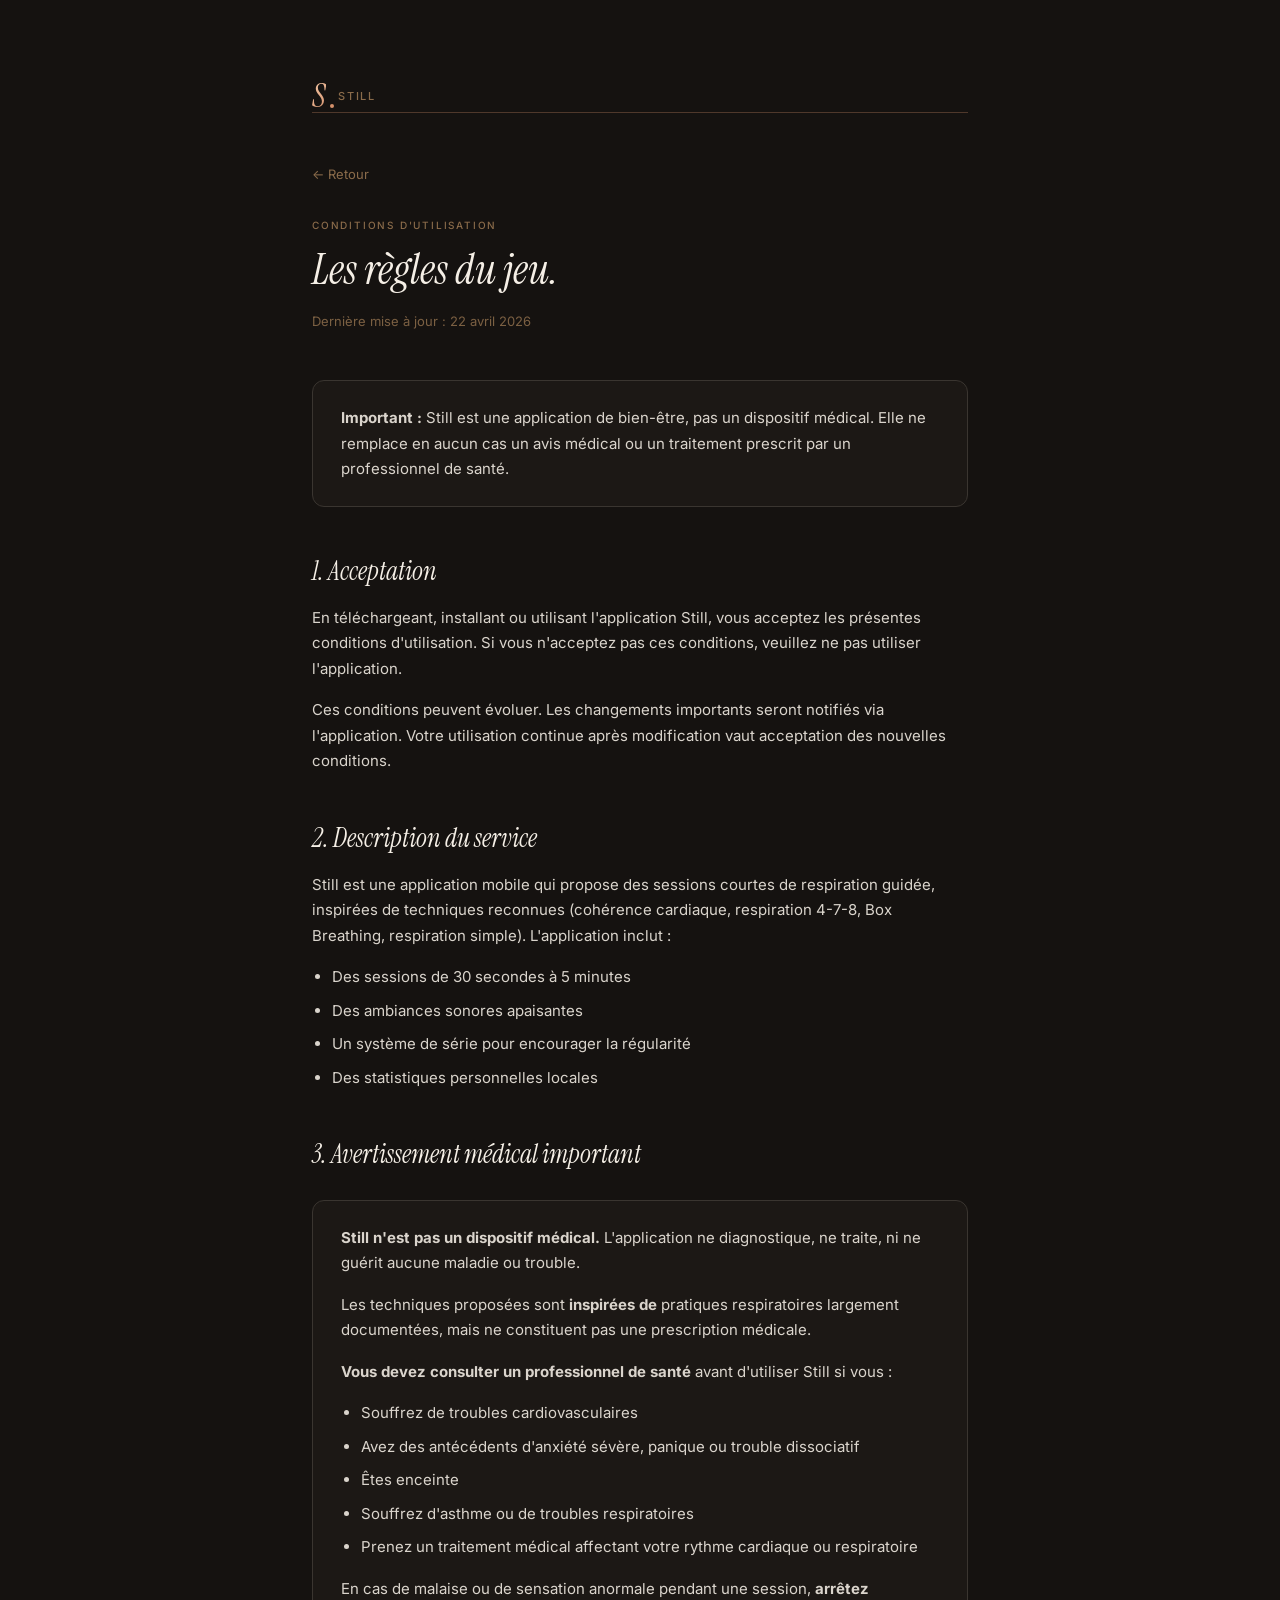
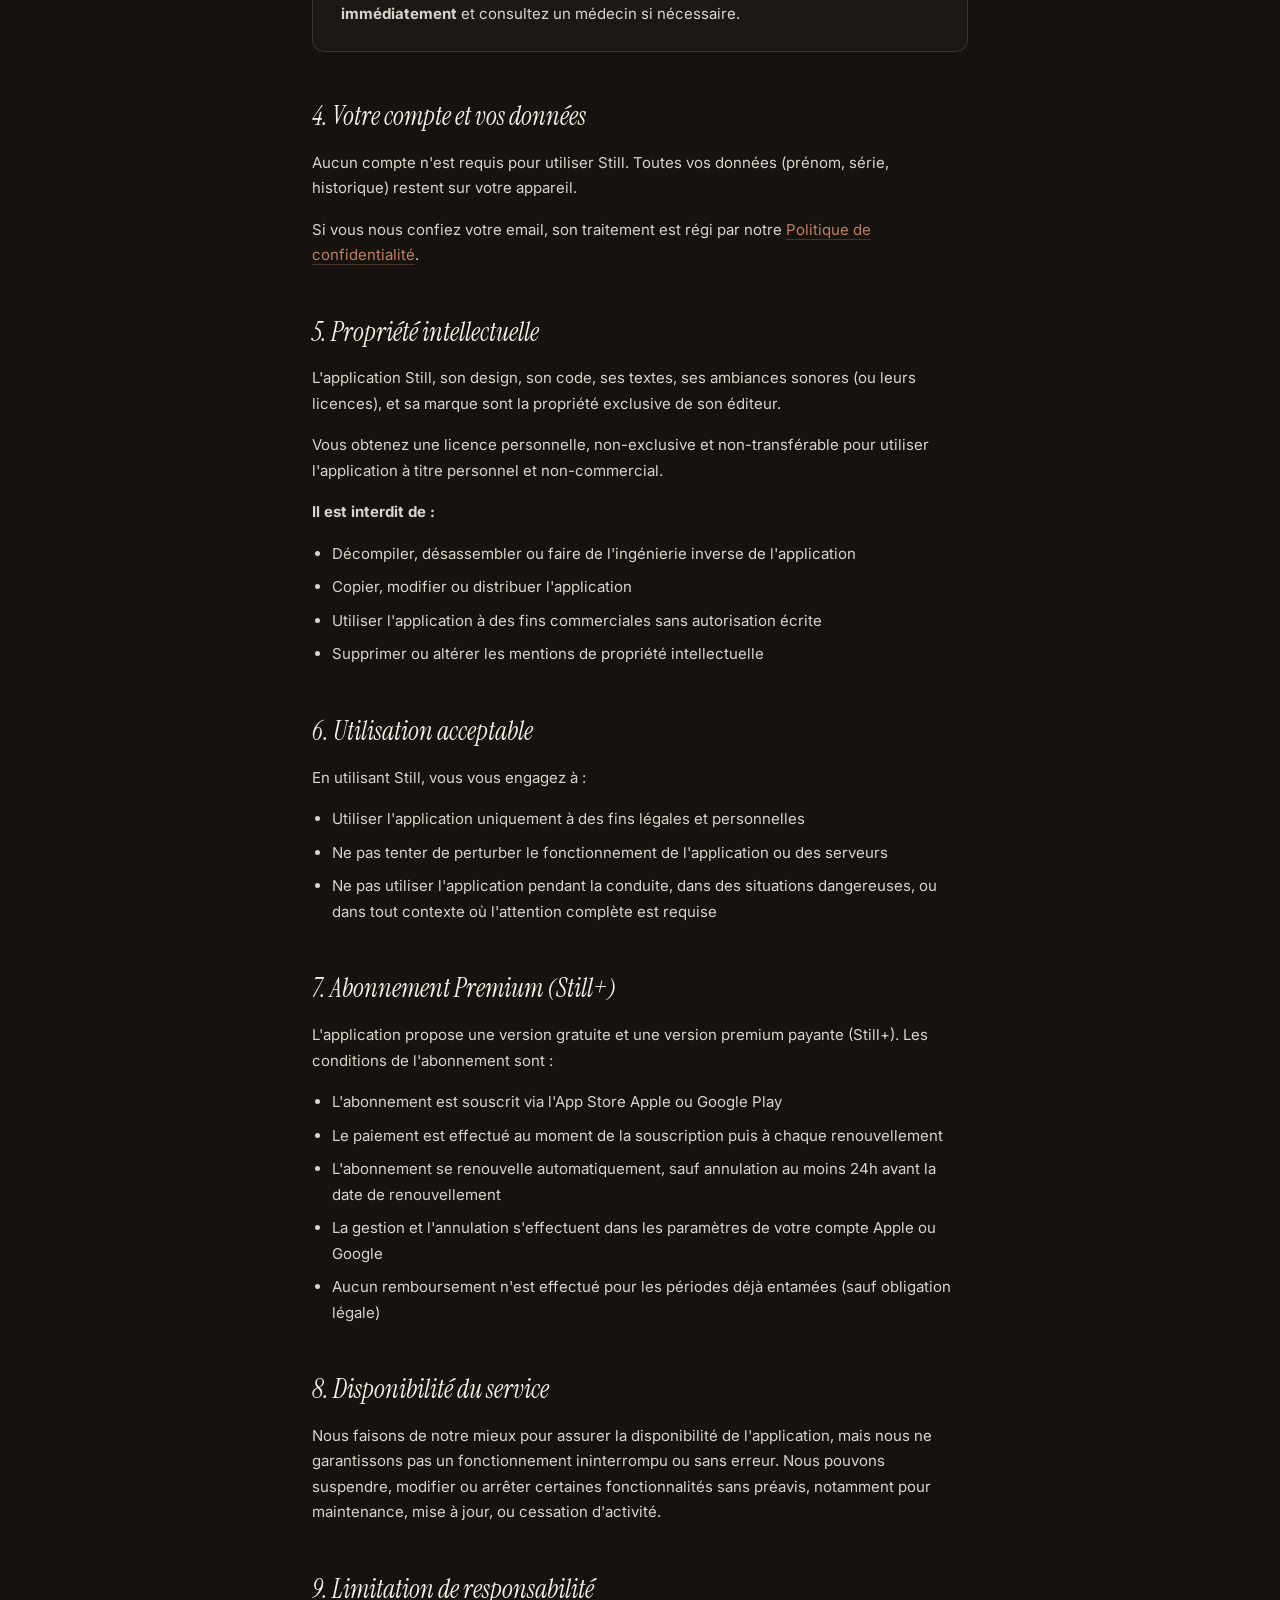
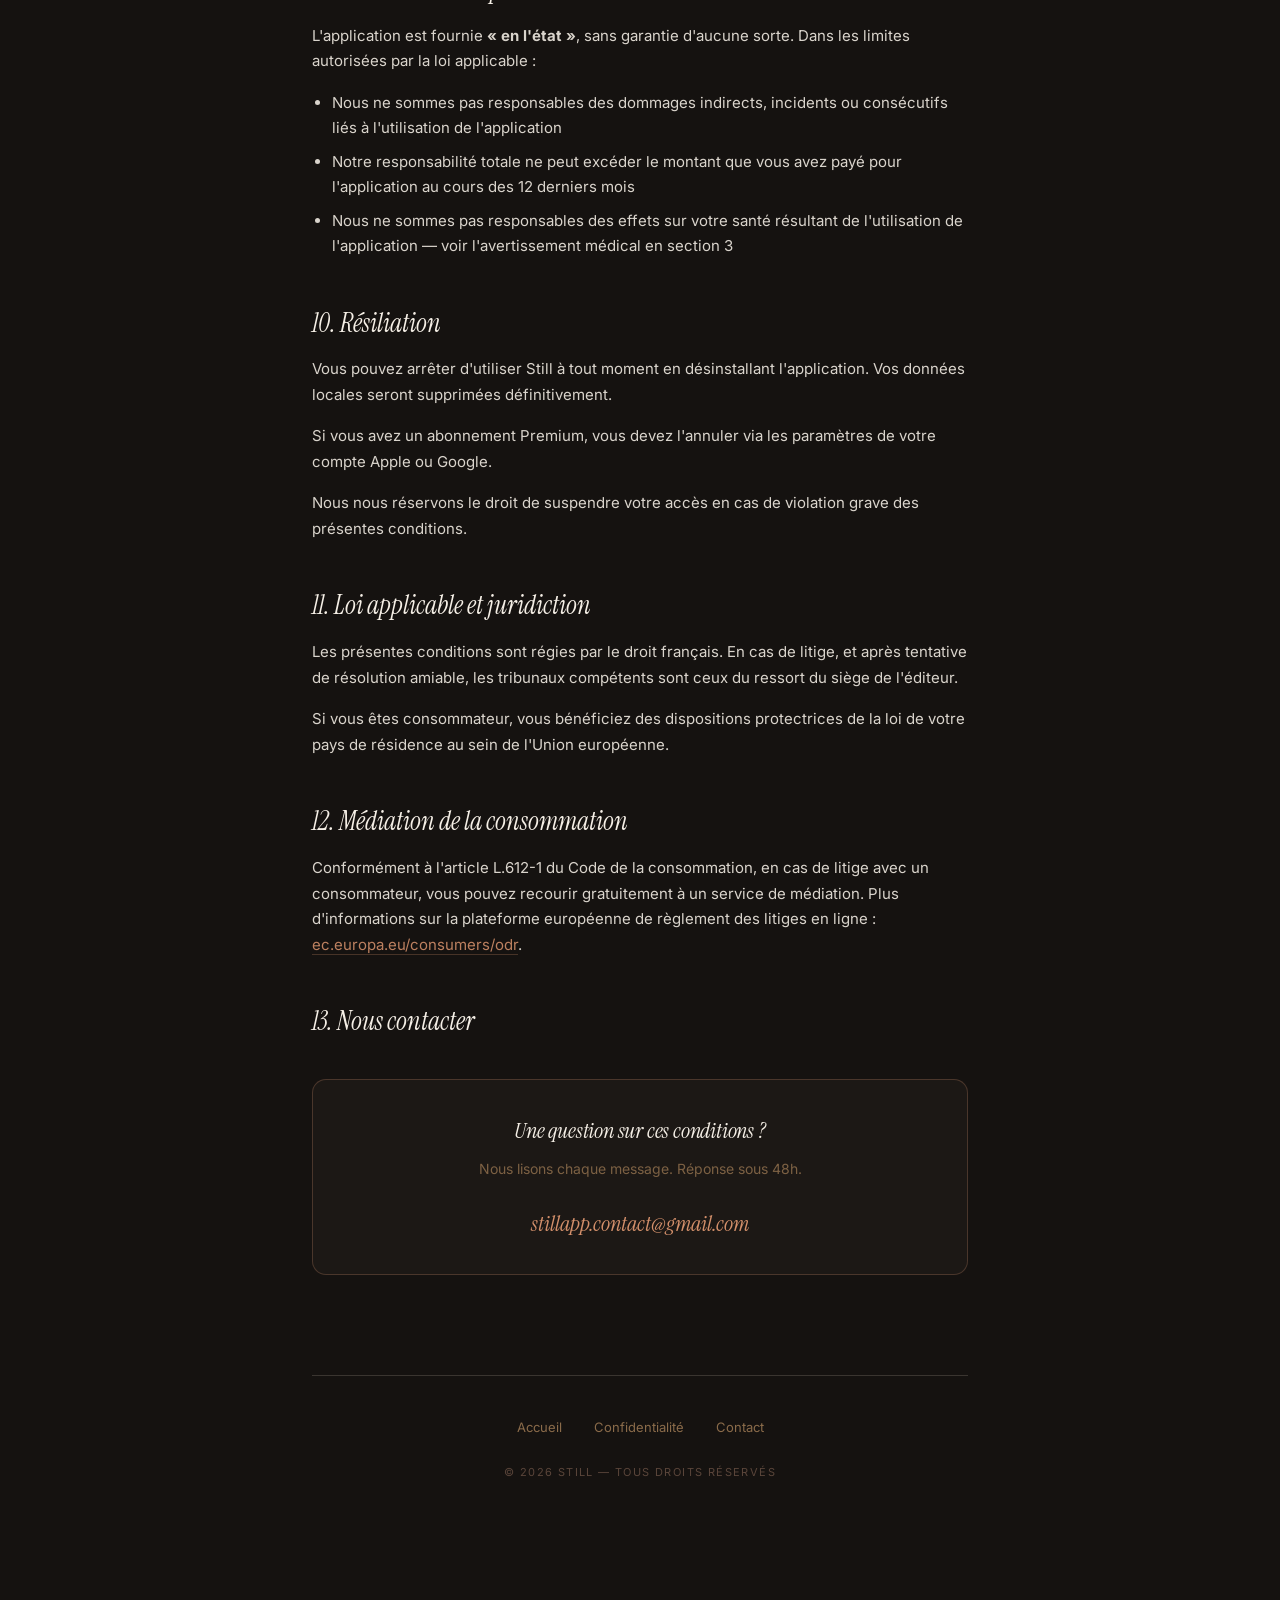
==== terms.html @ dae1bc72 "Add files via upload Initial commit: privacy, terms, contact pages" ====
<!DOCTYPE html>
<html lang="fr">
<head>
  <meta charset="UTF-8">
  <meta name="viewport" content="width=device-width, initial-scale=1.0">
  <meta name="description" content="Conditions générales d'utilisation de Still.">
  <title>Still — Conditions d'utilisation</title>
  <link rel="preconnect" href="https://fonts.googleapis.com">
  <link rel="preconnect" href="https://fonts.gstatic.com" crossorigin>
  <link href="https://fonts.googleapis.com/css2?family=Instrument+Serif:ital@0;1&family=Inter:wght@400;500;600&display=swap" rel="stylesheet">
  <link rel="stylesheet" href="style.css">
</head>
<body>
  <div class="wrapper">

    <a href="index.html" class="brand">
      <span class="brand-mark">S</span>
      <span class="brand-name">Still</span>
    </a>

    <a href="index.html" class="back-link">← Retour</a>

    <div class="eyebrow">Conditions d'utilisation</div>
    <h1>Les règles du jeu.</h1>
    <p class="last-updated">Dernière mise à jour : 22 avril 2026</p>

    <div class="highlight-box">
      <p><strong>Important :</strong> Still est une application de bien-être, pas un dispositif médical. Elle ne remplace en aucun cas un avis médical ou un traitement prescrit par un professionnel de santé.</p>
    </div>

    <h2>1. Acceptation</h2>
    <p>
      En téléchargeant, installant ou utilisant l'application Still, vous acceptez les présentes conditions d'utilisation. Si vous n'acceptez pas ces conditions, veuillez ne pas utiliser l'application.
    </p>
    <p>
      Ces conditions peuvent évoluer. Les changements importants seront notifiés via l'application. Votre utilisation continue après modification vaut acceptation des nouvelles conditions.
    </p>

    <h2>2. Description du service</h2>
    <p>
      Still est une application mobile qui propose des sessions courtes de respiration guidée, inspirées de techniques reconnues (cohérence cardiaque, respiration 4-7-8, Box Breathing, respiration simple). L'application inclut :
    </p>
    <ul>
      <li>Des sessions de 30 secondes à 5 minutes</li>
      <li>Des ambiances sonores apaisantes</li>
      <li>Un système de série pour encourager la régularité</li>
      <li>Des statistiques personnelles locales</li>
    </ul>

    <h2>3. Avertissement médical important</h2>
    <div class="highlight-box">
      <p>
        <strong>Still n'est pas un dispositif médical.</strong> L'application ne diagnostique, ne traite, ni ne guérit aucune maladie ou trouble.
      </p>
      <p>
        Les techniques proposées sont <strong>inspirées de</strong> pratiques respiratoires largement documentées, mais ne constituent pas une prescription médicale.
      </p>
      <p>
        <strong>Vous devez consulter un professionnel de santé</strong> avant d'utiliser Still si vous :
      </p>
      <ul style="margin-top: 8px;">
        <li>Souffrez de troubles cardiovasculaires</li>
        <li>Avez des antécédents d'anxiété sévère, panique ou trouble dissociatif</li>
        <li>Êtes enceinte</li>
        <li>Souffrez d'asthme ou de troubles respiratoires</li>
        <li>Prenez un traitement médical affectant votre rythme cardiaque ou respiratoire</li>
      </ul>
      <p>
        En cas de malaise ou de sensation anormale pendant une session, <strong>arrêtez immédiatement</strong> et consultez un médecin si nécessaire.
      </p>
    </div>

    <h2>4. Votre compte et vos données</h2>
    <p>
      Aucun compte n'est requis pour utiliser Still. Toutes vos données (prénom, série, historique) restent sur votre appareil.
    </p>
    <p>
      Si vous nous confiez votre email, son traitement est régi par notre <a href="privacy.html">Politique de confidentialité</a>.
    </p>

    <h2>5. Propriété intellectuelle</h2>
    <p>
      L'application Still, son design, son code, ses textes, ses ambiances sonores (ou leurs licences), et sa marque sont la propriété exclusive de son éditeur.
    </p>
    <p>
      Vous obtenez une licence personnelle, non-exclusive et non-transférable pour utiliser l'application à titre personnel et non-commercial.
    </p>
    <p>
      <strong>Il est interdit de :</strong>
    </p>
    <ul>
      <li>Décompiler, désassembler ou faire de l'ingénierie inverse de l'application</li>
      <li>Copier, modifier ou distribuer l'application</li>
      <li>Utiliser l'application à des fins commerciales sans autorisation écrite</li>
      <li>Supprimer ou altérer les mentions de propriété intellectuelle</li>
    </ul>

    <h2>6. Utilisation acceptable</h2>
    <p>
      En utilisant Still, vous vous engagez à :
    </p>
    <ul>
      <li>Utiliser l'application uniquement à des fins légales et personnelles</li>
      <li>Ne pas tenter de perturber le fonctionnement de l'application ou des serveurs</li>
      <li>Ne pas utiliser l'application pendant la conduite, dans des situations dangereuses, ou dans tout contexte où l'attention complète est requise</li>
    </ul>

    <h2>7. Abonnement Premium (Still+)</h2>
    <p>
      L'application propose une version gratuite et une version premium payante (Still+). Les conditions de l'abonnement sont :
    </p>
    <ul>
      <li>L'abonnement est souscrit via l'App Store Apple ou Google Play</li>
      <li>Le paiement est effectué au moment de la souscription puis à chaque renouvellement</li>
      <li>L'abonnement se renouvelle automatiquement, sauf annulation au moins 24h avant la date de renouvellement</li>
      <li>La gestion et l'annulation s'effectuent dans les paramètres de votre compte Apple ou Google</li>
      <li>Aucun remboursement n'est effectué pour les périodes déjà entamées (sauf obligation légale)</li>
    </ul>

    <h2>8. Disponibilité du service</h2>
    <p>
      Nous faisons de notre mieux pour assurer la disponibilité de l'application, mais nous ne garantissons pas un fonctionnement ininterrompu ou sans erreur. Nous pouvons suspendre, modifier ou arrêter certaines fonctionnalités sans préavis, notamment pour maintenance, mise à jour, ou cessation d'activité.
    </p>

    <h2>9. Limitation de responsabilité</h2>
    <p>
      L'application est fournie <strong>« en l'état »</strong>, sans garantie d'aucune sorte. Dans les limites autorisées par la loi applicable :
    </p>
    <ul>
      <li>Nous ne sommes pas responsables des dommages indirects, incidents ou consécutifs liés à l'utilisation de l'application</li>
      <li>Notre responsabilité totale ne peut excéder le montant que vous avez payé pour l'application au cours des 12 derniers mois</li>
      <li>Nous ne sommes pas responsables des effets sur votre santé résultant de l'utilisation de l'application — voir l'avertissement médical en section 3</li>
    </ul>

    <h2>10. Résiliation</h2>
    <p>
      Vous pouvez arrêter d'utiliser Still à tout moment en désinstallant l'application. Vos données locales seront supprimées définitivement.
    </p>
    <p>
      Si vous avez un abonnement Premium, vous devez l'annuler via les paramètres de votre compte Apple ou Google.
    </p>
    <p>
      Nous nous réservons le droit de suspendre votre accès en cas de violation grave des présentes conditions.
    </p>

    <h2>11. Loi applicable et juridiction</h2>
    <p>
      Les présentes conditions sont régies par le droit français. En cas de litige, et après tentative de résolution amiable, les tribunaux compétents sont ceux du ressort du siège de l'éditeur.
    </p>
    <p>
      Si vous êtes consommateur, vous bénéficiez des dispositions protectrices de la loi de votre pays de résidence au sein de l'Union européenne.
    </p>

    <h2>12. Médiation de la consommation</h2>
    <p>
      Conformément à l'article L.612-1 du Code de la consommation, en cas de litige avec un consommateur, vous pouvez recourir gratuitement à un service de médiation. Plus d'informations sur la plateforme européenne de règlement des litiges en ligne : <a href="https://ec.europa.eu/consumers/odr" target="_blank" rel="noopener">ec.europa.eu/consumers/odr</a>.
    </p>

    <h2>13. Nous contacter</h2>
    <div class="contact-card">
      <h3 style="font-family: 'Instrument Serif', Georgia, serif; font-style: italic; font-size: 22px; color: #F5EFE6; font-weight: 400;">
        Une question sur ces conditions ?
      </h3>
      <p style="color: #8A6B4A; font-size: 14px;">
        Nous lisons chaque message. Réponse sous 48h.
      </p>
      <a href="mailto:stillapp.contact@gmail.com" class="contact-email">stillapp.contact@gmail.com</a>
    </div>

    <div class="footer">
      <div class="footer-links">
        <a href="index.html">Accueil</a>
        <a href="privacy.html">Confidentialité</a>
        <a href="mailto:stillapp.contact@gmail.com">Contact</a>
      </div>
      <div class="footer-copyright">
        © 2026 Still — Tous droits réservés
      </div>
    </div>

  </div>
</body>
</html>
---- style.css ----
* { margin: 0; padding: 0; box-sizing: border-box; }

html { -webkit-text-size-adjust: 100%; scroll-behavior: smooth; }

body {
  font-family: "Inter", -apple-system, BlinkMacSystemFont, system-ui, sans-serif;
  background: #151210;
  color: #F5EFE6;
  line-height: 1.7;
  font-weight: 400;
  font-size: 15px;
  -webkit-font-smoothing: antialiased;
  -moz-osx-font-smoothing: grayscale;
  min-height: 100vh;
}

.wrapper {
  max-width: 720px;
  margin: 0 auto;
  padding: 80px 32px 120px;
}

.brand {
  display: flex;
  align-items: center;
  gap: 12px;
  margin-bottom: 48px;
  text-decoration: none;
  color: inherit;
}

.brand-mark {
  font-family: "Instrument Serif", Georgia, serif;
  font-style: italic;
  font-size: 32px;
  background: linear-gradient(135deg, #F5C9A8, #D4906B);
  -webkit-background-clip: text;
  background-clip: text;
  color: transparent;
  line-height: 1;
  position: relative;
}

.brand-mark::after {
  content: "";
  position: absolute;
  right: -8px;
  bottom: 4px;
  width: 4px;
  height: 4px;
  background: #D4906B;
  border-radius: 50%;
}

.brand-name {
  font-family: "Inter", sans-serif;
  font-size: 11px;
  letter-spacing: 1.8px;
  color: #8A6B4A;
  text-transform: uppercase;
  font-weight: 500;
}

.eyebrow {
  font-size: 10px;
  letter-spacing: 1.8px;
  color: #8A6B4A;
  text-transform: uppercase;
  font-weight: 500;
  margin-bottom: 12px;
}

h1 {
  font-family: "Instrument Serif", Georgia, serif;
  font-style: italic;
  font-size: 42px;
  line-height: 1.15;
  color: #F5EFE6;
  font-weight: 400;
  margin-bottom: 16px;
}

.last-updated {
  font-size: 13px;
  color: #8A6B4A;
  margin-bottom: 48px;
}

h2 {
  font-family: "Instrument Serif", Georgia, serif;
  font-style: italic;
  font-size: 26px;
  color: #F5EFE6;
  font-weight: 400;
  margin-top: 48px;
  margin-bottom: 16px;
  line-height: 1.3;
}

h3 {
  font-family: "Inter", sans-serif;
  font-size: 15px;
  color: #F5EFE6;
  font-weight: 500;
  margin-top: 28px;
  margin-bottom: 8px;
  letter-spacing: -0.2px;
}

p {
  margin-bottom: 16px;
  color: #F5EFE6;
  opacity: 0.88;
}

ul, ol {
  margin-left: 20px;
  margin-bottom: 16px;
}

li {
  margin-bottom: 8px;
  color: #F5EFE6;
  opacity: 0.88;
}

a {
  color: #D4906B;
  text-decoration: none;
  border-bottom: 0.5px solid rgba(212, 144, 107, 0.3);
  transition: border-color 0.2s ease;
}

a:hover {
  border-bottom-color: #D4906B;
}

.divider {
  margin: 60px 0 40px 0;
  height: 0.5px;
  background: #3A3530;
  border: none;
}

.motif {
  display: flex;
  align-items: center;
  justify-content: center;
  gap: 10px;
  margin: 60px 0;
}

.motif-line {
  width: 40px;
  height: 0.5px;
  background: #8A6B4A;
}

.motif-dot {
  width: 6px;
  height: 6px;
  border-radius: 50%;
  background: #D4906B;
}

.footer {
  margin-top: 100px;
  padding-top: 40px;
  border-top: 0.5px solid #3A3530;
  text-align: center;
}

.footer-links {
  display: flex;
  justify-content: center;
  gap: 32px;
  margin-bottom: 24px;
  flex-wrap: wrap;
}

.footer-links a {
  font-size: 13px;
  color: #8A6B4A;
  border-bottom: none;
}

.footer-links a:hover {
  color: #D4906B;
}

.footer-copyright {
  font-size: 11px;
  letter-spacing: 1.4px;
  color: #5A453A;
  text-transform: uppercase;
}

.back-link {
  display: inline-flex;
  align-items: center;
  gap: 6px;
  font-size: 13px;
  color: #8A6B4A;
  margin-bottom: 32px;
  border-bottom: none;
}

.back-link:hover {
  color: #D4906B;
}

.highlight-box {
  background: #1C1815;
  border: 0.5px solid #3A3530;
  border-radius: 12px;
  padding: 24px 28px;
  margin: 28px 0;
}

.highlight-box p:last-child {
  margin-bottom: 0;
}

.contact-card {
  background: #1C1815;
  border: 0.5px solid rgba(212, 144, 107, 0.25);
  border-radius: 14px;
  padding: 32px;
  margin-top: 40px;
  text-align: center;
}

.contact-card h3 {
  margin-top: 0;
}

.contact-email {
  font-family: "Instrument Serif", Georgia, serif;
  font-style: italic;
  font-size: 22px;
  color: #D4906B;
  border-bottom: none;
  display: inline-block;
  margin-top: 8px;
}

.hero {
  text-align: center;
  padding: 60px 0 40px;
  margin-bottom: 40px;
}

.hero h1 {
  font-size: 52px;
  margin-bottom: 20px;
}

.hero-tagline {
  font-family: "Instrument Serif", Georgia, serif;
  font-style: italic;
  font-size: 20px;
  color: #8A6B4A;
  margin-bottom: 32px;
}

.card-grid {
  display: grid;
  grid-template-columns: 1fr 1fr;
  gap: 16px;
  margin-top: 40px;
}

.nav-card {
  display: block;
  background: #1C1815;
  border: 0.5px solid #3A3530;
  border-radius: 14px;
  padding: 28px;
  text-decoration: none;
  transition: border-color 0.2s ease, transform 0.2s ease;
  color: inherit;
  border-bottom: 0.5px solid #3A3530;
}

.nav-card:hover {
  border-color: rgba(212, 144, 107, 0.35);
  transform: translateY(-2px);
}

.nav-card-title {
  font-family: "Instrument Serif", Georgia, serif;
  font-style: italic;
  font-size: 22px;
  color: #F5EFE6;
  margin-bottom: 8px;
}

.nav-card-desc {
  font-size: 13px;
  color: #8A6B4A;
  line-height: 1.5;
}

@media (max-width: 640px) {
  .wrapper {
    padding: 48px 20px 80px;
  }
  h1 {
    font-size: 32px;
  }
  .hero h1 {
    font-size: 38px;
  }
  h2 {
    font-size: 22px;
  }
  .card-grid {
    grid-template-columns: 1fr;
  }
  .footer-links {
    gap: 20px;
    font-size: 12px;
  }
}

@media print {
  body {
    background: white;
    color: black;
  }
  .brand-name, .footer {
    color: #666;
  }
  .motif {
    display: none;
  }
}
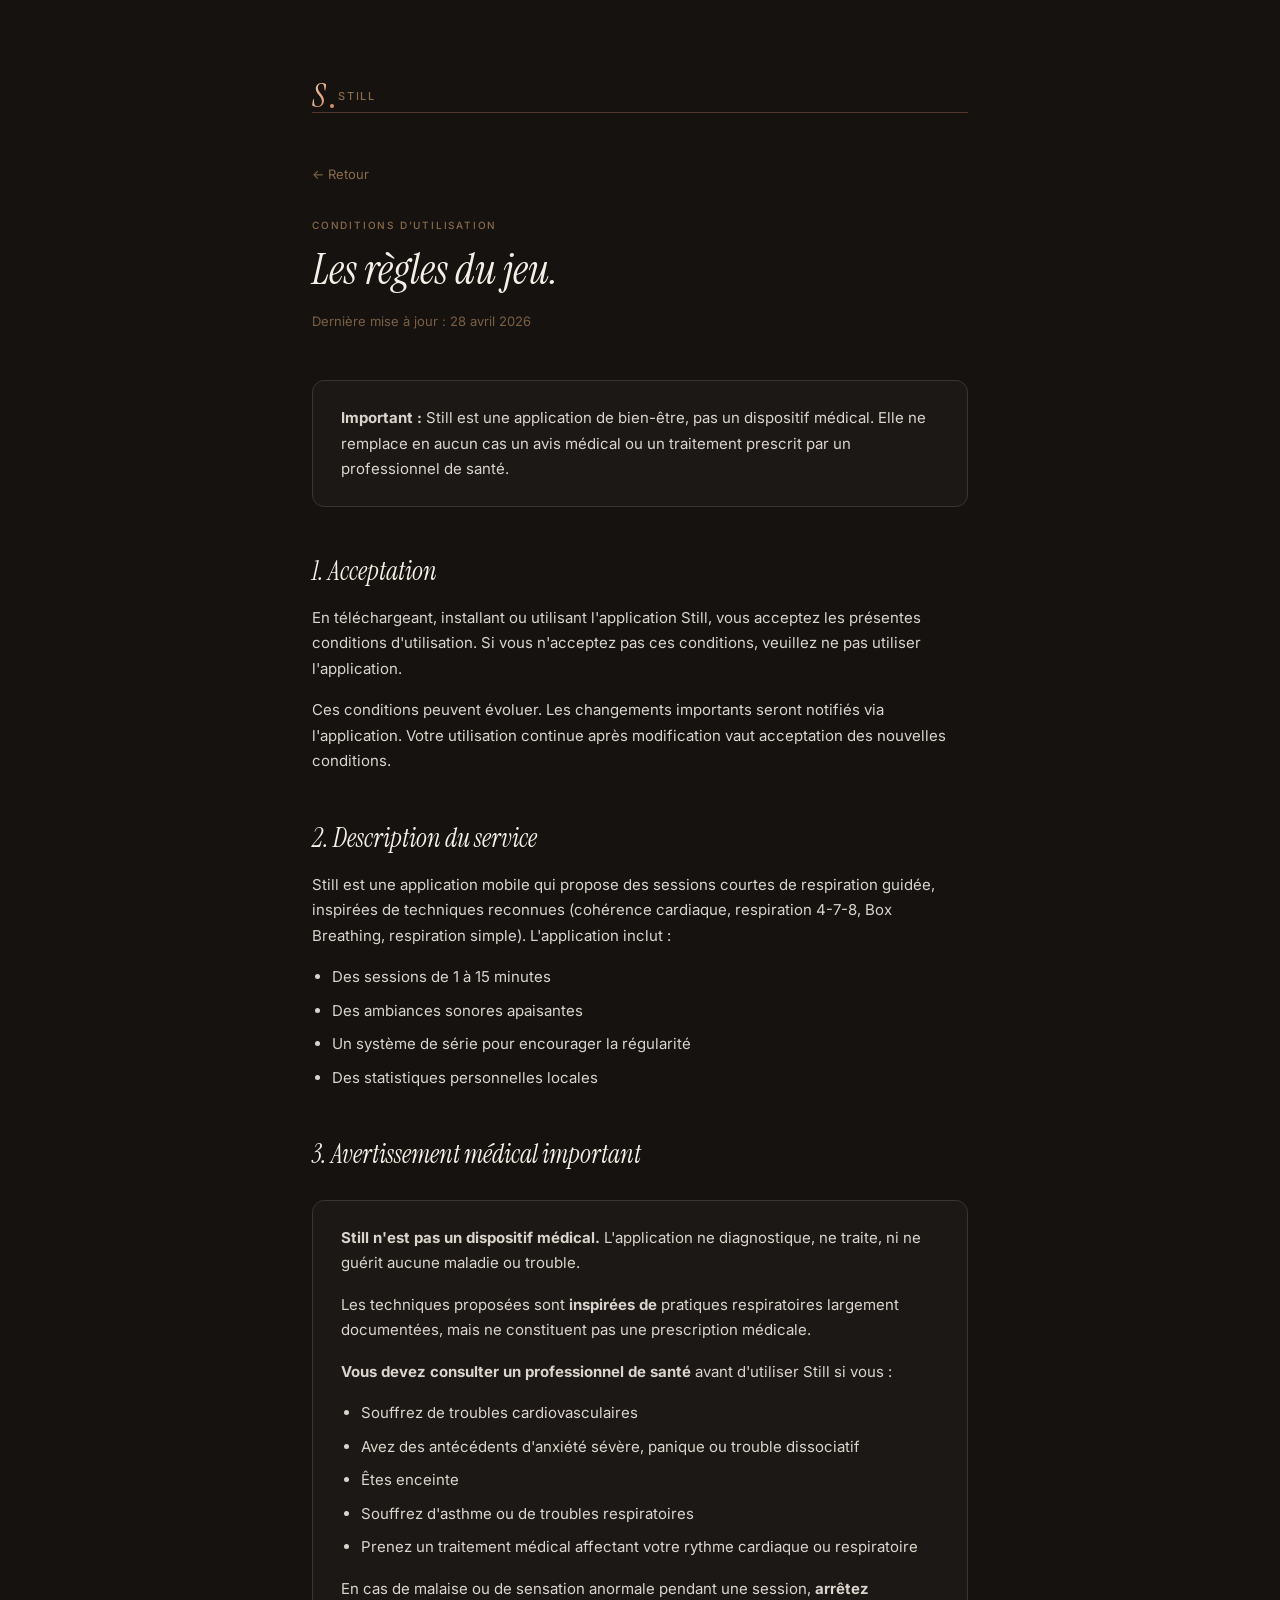
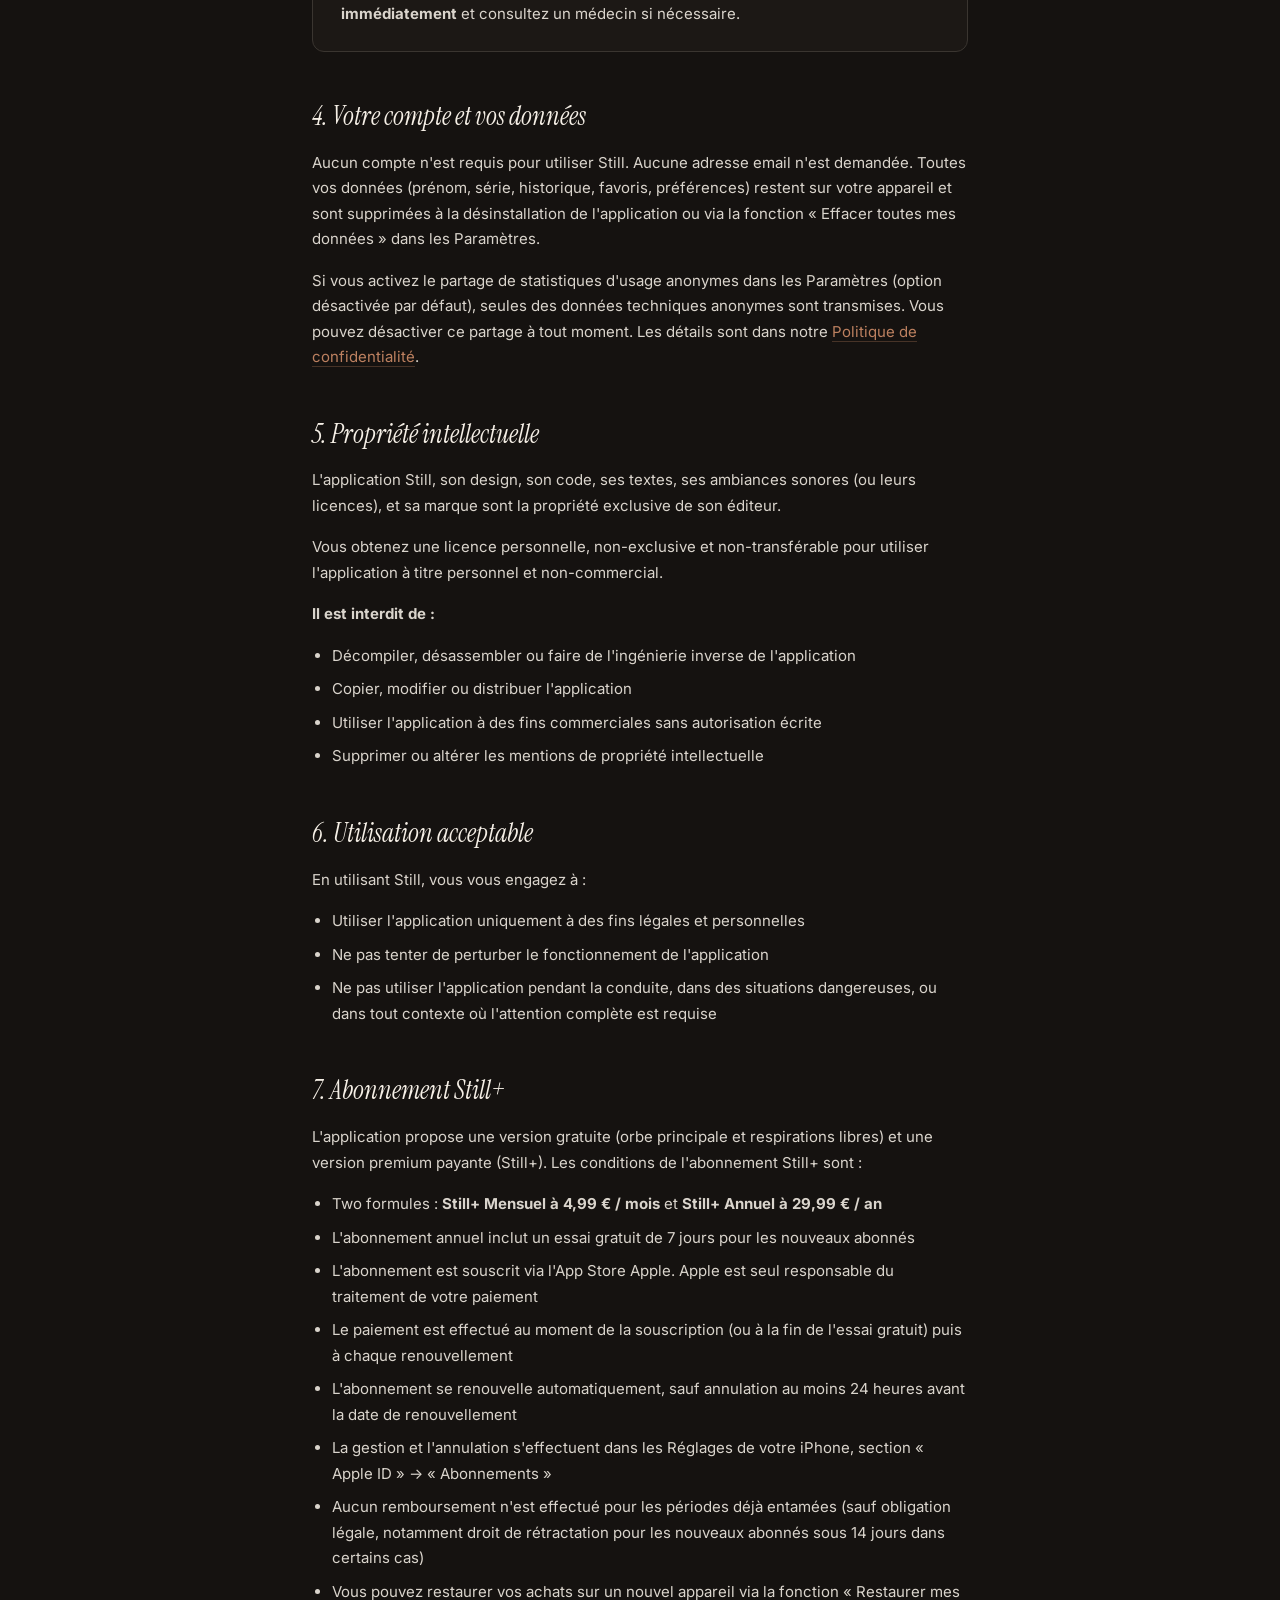
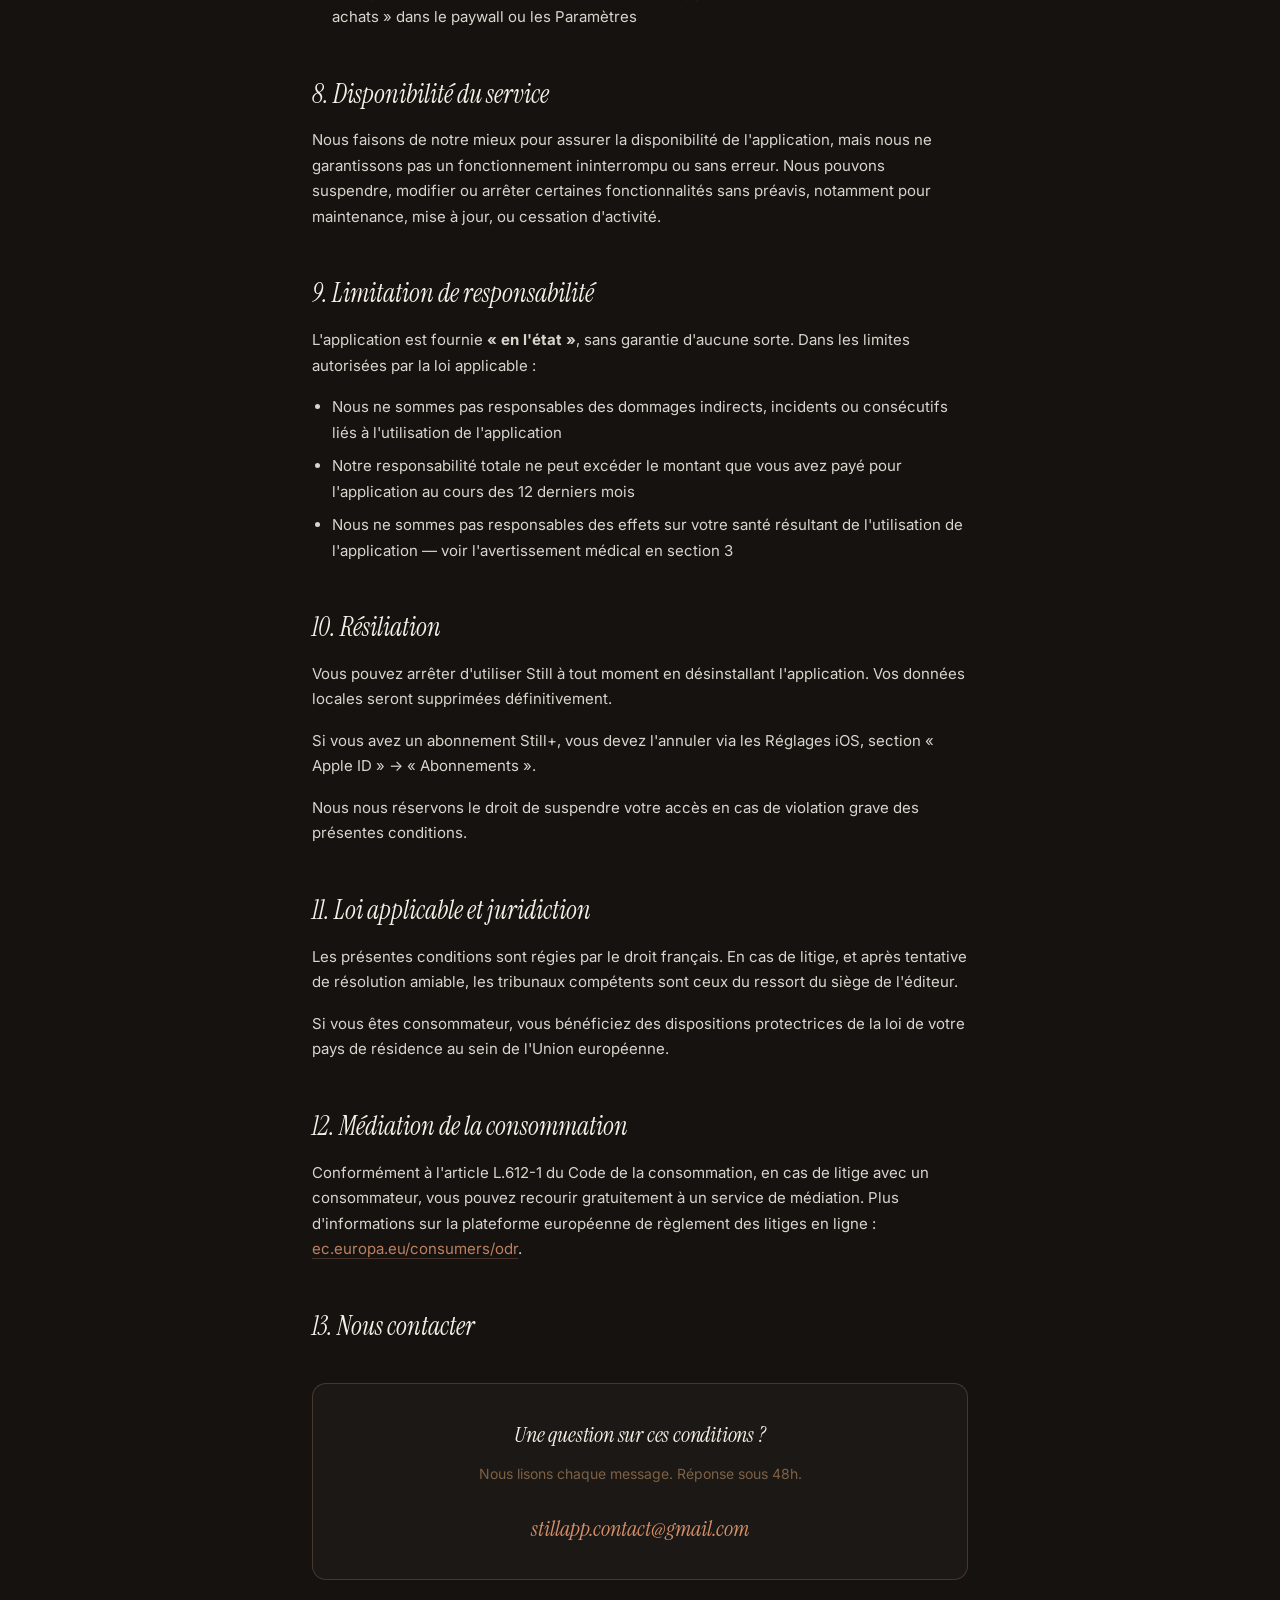
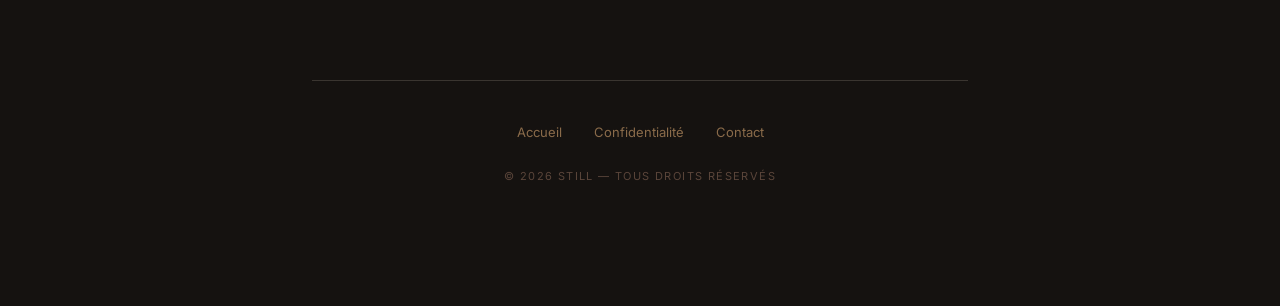
==== commit 708ab9af: "Update terms: align with privacy-first stance, remove email mention, refine Still+ section" ====
--- a/terms.html
+++ b/terms.html
@@ -22,7 +22,7 @@
 
     <div class="eyebrow">Conditions d'utilisation</div>
     <h1>Les règles du jeu.</h1>
-    <p class="last-updated">Dernière mise à jour : 22 avril 2026</p>
+    <p class="last-updated">Dernière mise à jour : 28 avril 2026</p>
 
     <div class="highlight-box">
       <p><strong>Important :</strong> Still est une application de bien-être, pas un dispositif médical. Elle ne remplace en aucun cas un avis médical ou un traitement prescrit par un professionnel de santé.</p>
@@ -41,7 +41,7 @@
       Still est une application mobile qui propose des sessions courtes de respiration guidée, inspirées de techniques reconnues (cohérence cardiaque, respiration 4-7-8, Box Breathing, respiration simple). L'application inclut :
     </p>
     <ul>
-      <li>Des sessions de 30 secondes à 5 minutes</li>
+      <li>Des sessions de 1 à 15 minutes</li>
       <li>Des ambiances sonores apaisantes</li>
       <li>Un système de série pour encourager la régularité</li>
       <li>Des statistiques personnelles locales</li>
@@ -72,10 +72,10 @@
 
     <h2>4. Votre compte et vos données</h2>
     <p>
-      Aucun compte n'est requis pour utiliser Still. Toutes vos données (prénom, série, historique) restent sur votre appareil.
+      Aucun compte n'est requis pour utiliser Still. Aucune adresse email n'est demandée. Toutes vos données (prénom, série, historique, favoris, préférences) restent sur votre appareil et sont supprimées à la désinstallation de l'application ou via la fonction « Effacer toutes mes données » dans les Paramètres.
     </p>
     <p>
-      Si vous nous confiez votre email, son traitement est régi par notre <a href="privacy.html">Politique de confidentialité</a>.
+      Si vous activez le partage de statistiques d'usage anonymes dans les Paramètres (option désactivée par défaut), seules des données techniques anonymes sont transmises. Vous pouvez désactiver ce partage à tout moment. Les détails sont dans notre <a href="privacy.html">Politique de confidentialité</a>.
     </p>
 
     <h2>5. Propriété intellectuelle</h2>
@@ -101,20 +101,23 @@
     </p>
     <ul>
       <li>Utiliser l'application uniquement à des fins légales et personnelles</li>
-      <li>Ne pas tenter de perturber le fonctionnement de l'application ou des serveurs</li>
+      <li>Ne pas tenter de perturber le fonctionnement de l'application</li>
       <li>Ne pas utiliser l'application pendant la conduite, dans des situations dangereuses, ou dans tout contexte où l'attention complète est requise</li>
     </ul>
 
-    <h2>7. Abonnement Premium (Still+)</h2>
+    <h2>7. Abonnement Still+</h2>
     <p>
-      L'application propose une version gratuite et une version premium payante (Still+). Les conditions de l'abonnement sont :
+      L'application propose une version gratuite (orbe principale et respirations libres) et une version premium payante (Still+). Les conditions de l'abonnement Still+ sont :
     </p>
     <ul>
-      <li>L'abonnement est souscrit via l'App Store Apple ou Google Play</li>
-      <li>Le paiement est effectué au moment de la souscription puis à chaque renouvellement</li>
-      <li>L'abonnement se renouvelle automatiquement, sauf annulation au moins 24h avant la date de renouvellement</li>
-      <li>La gestion et l'annulation s'effectuent dans les paramètres de votre compte Apple ou Google</li>
-      <li>Aucun remboursement n'est effectué pour les périodes déjà entamées (sauf obligation légale)</li>
+      <li>Two formules : <strong>Still+ Mensuel à 4,99 € / mois</strong> et <strong>Still+ Annuel à 29,99 € / an</strong></li>
+      <li>L'abonnement annuel inclut un essai gratuit de 7 jours pour les nouveaux abonnés</li>
+      <li>L'abonnement est souscrit via l'App Store Apple. Apple est seul responsable du traitement de votre paiement</li>
+      <li>Le paiement est effectué au moment de la souscription (ou à la fin de l'essai gratuit) puis à chaque renouvellement</li>
+      <li>L'abonnement se renouvelle automatiquement, sauf annulation au moins 24 heures avant la date de renouvellement</li>
+      <li>La gestion et l'annulation s'effectuent dans les Réglages de votre iPhone, section « Apple ID » → « Abonnements »</li>
+      <li>Aucun remboursement n'est effectué pour les périodes déjà entamées (sauf obligation légale, notamment droit de rétractation pour les nouveaux abonnés sous 14 jours dans certains cas)</li>
+      <li>Vous pouvez restaurer vos achats sur un nouvel appareil via la fonction « Restaurer mes achats » dans le paywall ou les Paramètres</li>
     </ul>
 
     <h2>8. Disponibilité du service</h2>
@@ -137,7 +140,7 @@
       Vous pouvez arrêter d'utiliser Still à tout moment en désinstallant l'application. Vos données locales seront supprimées définitivement.
     </p>
     <p>
-      Si vous avez un abonnement Premium, vous devez l'annuler via les paramètres de votre compte Apple ou Google.
+      Si vous avez un abonnement Still+, vous devez l'annuler via les Réglages iOS, section « Apple ID » → « Abonnements ».
     </p>
     <p>
       Nous nous réservons le droit de suspendre votre accès en cas de violation grave des présentes conditions.
